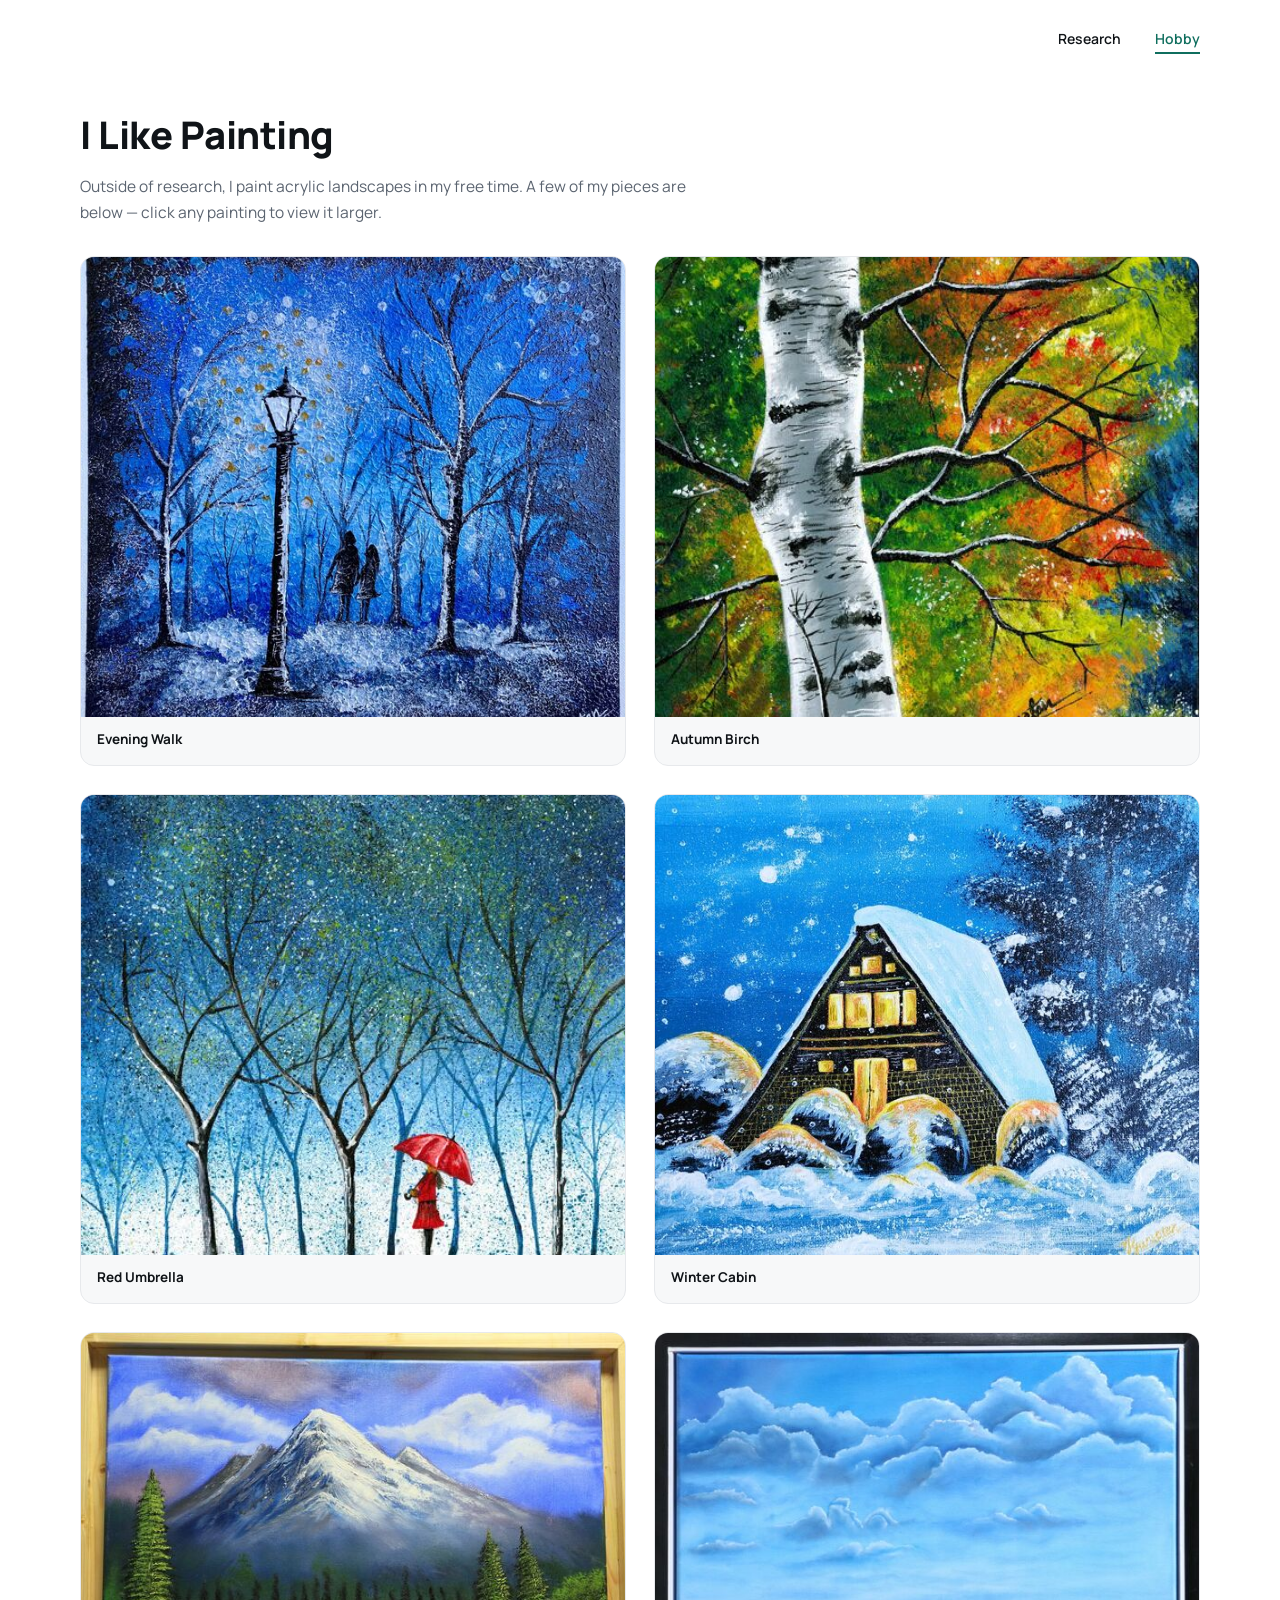
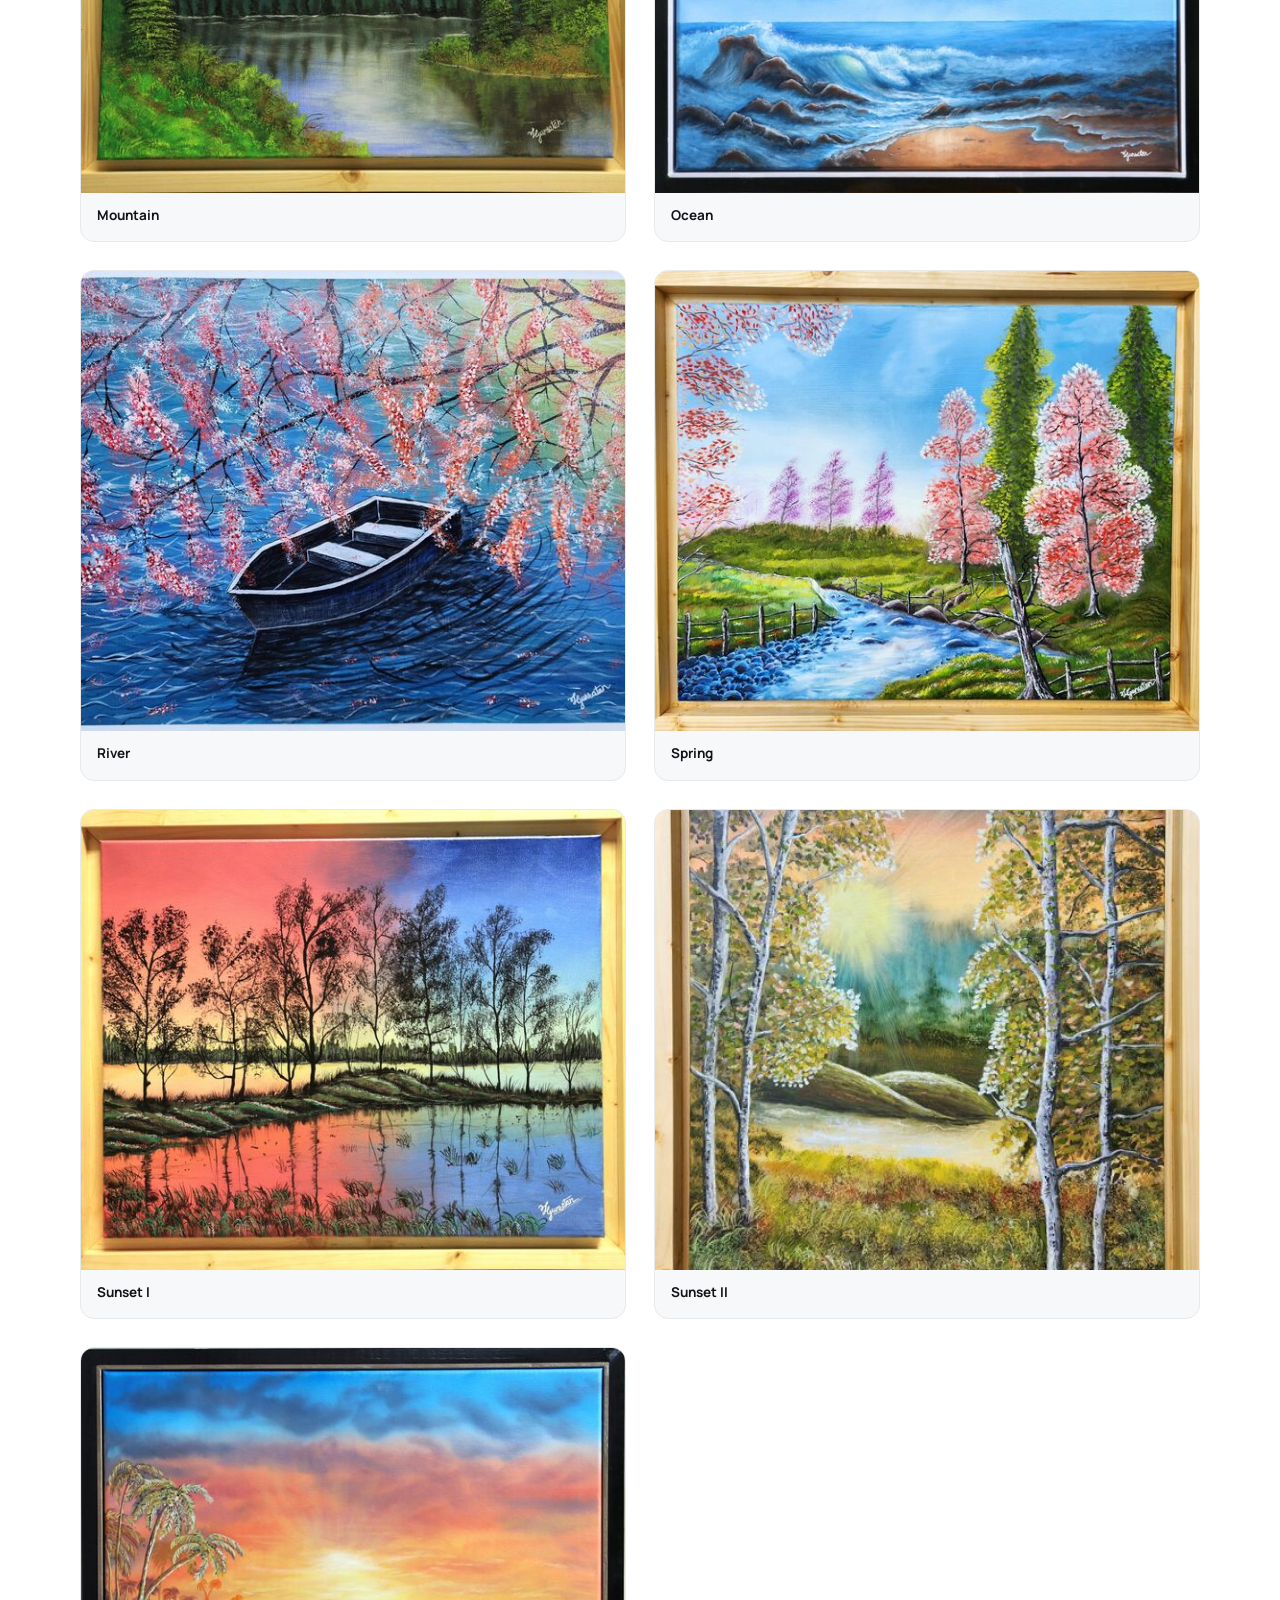
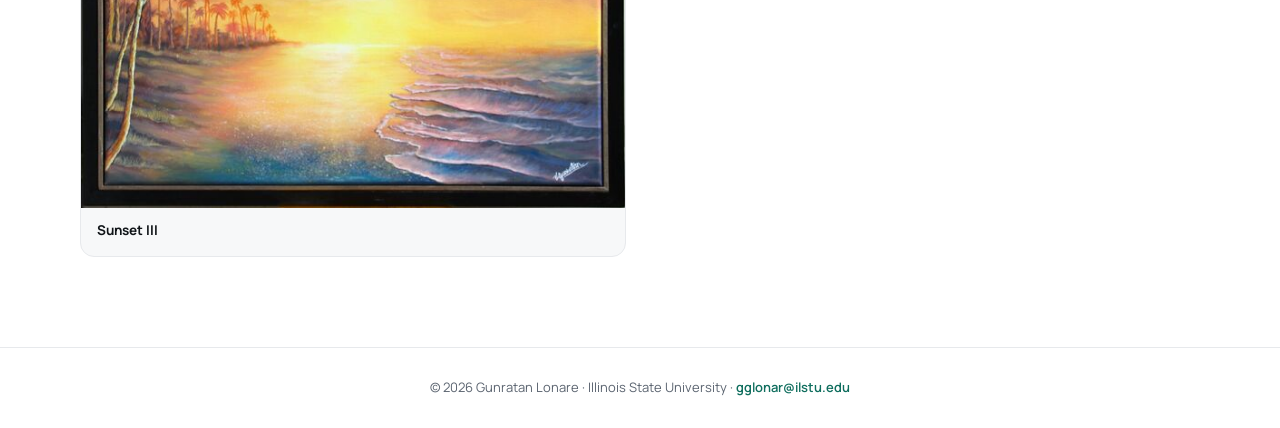
==== hobby.html @ 0eb0c661 "Add files via upload" ====
<!DOCTYPE html>
<html lang="en">
<head>
<meta charset="UTF-8">
<meta name="viewport" content="width=device-width, initial-scale=1.0">
<title>Hobby — Gunratan Lonare</title>
<meta name="description" content="A painting gallery by Gunratan Lonare.">
<link rel="preconnect" href="https://fonts.googleapis.com">
<link href="https://fonts.googleapis.com/css2?family=Manrope:wght@400;600;700;800&display=swap" rel="stylesheet">
<link rel="stylesheet" href="style.css">
</head>
<body>

<nav>
  <ul>
    <li><a href="research.html" class="nav-link">Research</a></li>
    <li><a href="hobby.html" class="nav-link active">Hobby</a></li>
  </ul>
</nav>

<div class="page-header">
  <h1>I Like Painting</h1>
  <p>Outside of research, I paint acrylic landscapes in my free time. A few of my pieces are below — click any painting to view it larger.</p>
</div>

<div class="gallery" id="gallery">
  <div class="gallery-item" data-full="assets/paintings/painting-winter-walk.jpg">
    <img src="assets/paintings/thumbs/painting-winter-walk.jpg" alt="Evening Walk — painting of a lamppost-lit path with two figures walking through snowy trees">
    <div class="cap">Evening Walk</div>
  </div>
  <div class="gallery-item" data-full="assets/paintings/painting-autumn-birch.jpg">
    <img src="assets/paintings/thumbs/painting-autumn-birch.jpg" alt="Autumn Birch — painting of a white birch tree amid autumn foliage">
    <div class="cap">Autumn Birch</div>
  </div>
  <div class="gallery-item" data-full="assets/paintings/painting-red-umbrella.jpg">
    <img src="assets/paintings/thumbs/painting-red-umbrella.jpg" alt="Red Umbrella — painting of a figure with a red umbrella walking through a snowy forest">
    <div class="cap">Red Umbrella</div>
  </div>
  <div class="gallery-item" data-full="assets/paintings/painting-winter-cabin.jpg">
    <img src="assets/paintings/thumbs/painting-winter-cabin.jpg" alt="Winter Cabin — painting of a snow-covered A-frame cabin at night">
    <div class="cap">Winter Cabin</div>
  </div>
  <div class="gallery-item" data-full="assets/paintings/painting-mountain.jpg">
    <img src="assets/paintings/thumbs/painting-mountain.jpg" alt="Mountain landscape painting">
    <div class="cap">Mountain</div>
  </div>
  <div class="gallery-item" data-full="assets/paintings/painting-ocean.jpg">
    <img src="assets/paintings/thumbs/painting-ocean.jpg" alt="Ocean landscape painting">
    <div class="cap">Ocean</div>
  </div>
  <div class="gallery-item" data-full="assets/paintings/painting-river.jpg">
    <img src="assets/paintings/thumbs/painting-river.jpg" alt="River landscape painting">
    <div class="cap">River</div>
  </div>
  <div class="gallery-item" data-full="assets/paintings/painting-spring.jpg">
    <img src="assets/paintings/thumbs/painting-spring.jpg" alt="Spring landscape painting">
    <div class="cap">Spring</div>
  </div>
  <div class="gallery-item" data-full="assets/paintings/painting-sunset-1.jpg">
    <img src="assets/paintings/thumbs/painting-sunset-1.jpg" alt="Sunset landscape painting, first of series">
    <div class="cap">Sunset I</div>
  </div>
  <div class="gallery-item" data-full="assets/paintings/painting-sunset-2.jpg">
    <img src="assets/paintings/thumbs/painting-sunset-2.jpg" alt="Sunset landscape painting, second of series">
    <div class="cap">Sunset II</div>
  </div>
  <div class="gallery-item" data-full="assets/paintings/painting-sunset-3.jpg">
    <img src="assets/paintings/thumbs/painting-sunset-3.jpg" alt="Sunset landscape painting, third of series">
    <div class="cap">Sunset III</div>
  </div>
</div>

<div class="lightbox" id="lightbox">
  <span class="close-btn" id="closeBtn">&times;</span>
  <img id="lightboxImg" src="" alt="Enlarged painting">
</div>

<footer>
  &copy; <span id="year"></span> Gunratan Lonare · Illinois State University · <a href="mailto:gglonar@ilstu.edu">gglonar@ilstu.edu</a>
</footer>

<script>
  document.getElementById('year').textContent = new Date().getFullYear();

  const gallery = document.getElementById('gallery');
  const lightbox = document.getElementById('lightbox');
  const lightboxImg = document.getElementById('lightboxImg');
  const closeBtn = document.getElementById('closeBtn');

  gallery.addEventListener('click', (e) => {
    const item = e.target.closest('.gallery-item');
    if (!item) return;
    lightboxImg.src = item.getAttribute('data-full');
    lightbox.classList.add('open');
  });

  function closeLightbox(){
    lightbox.classList.remove('open');
    lightboxImg.src = '';
  }

  closeBtn.addEventListener('click', closeLightbox);
  lightbox.addEventListener('click', (e) => {
    if (e.target === lightbox) closeLightbox();
  });
  document.addEventListener('keydown', (e) => {
    if (e.key === 'Escape') closeLightbox();
  });
</script>

</body>
</html>
---- style.css ----
:root{
  --teal:#0F6E5E;
  --teal-dark:#0A4F44;
  --ink:#101418;
  --bg:#ffffff;
  --grey:#5b6470;
  --chip:#EAF5F2;
  --line:#e7e9ec;
}

*{box-sizing:border-box;margin:0;padding:0;}

html{scroll-behavior:smooth;}

body{
  font-family:'Manrope',sans-serif;
  background:var(--bg);
  color:var(--ink);
  line-height:1.5;
}

a{color:inherit;}

img{max-width:100%;display:block;}

/* ---------- NAV ---------- */
nav{
  max-width:1200px;
  margin:0 auto;
  display:flex;
  justify-content:flex-end;
  align-items:center;
  padding:26px 40px;
}

nav ul{
  list-style:none;
  display:flex;
  gap:34px;
}

nav a.nav-link{
  text-decoration:none;
  color:var(--ink);
  font-size:14px;
  font-weight:600;
  padding-bottom:4px;
  border-bottom:2px solid transparent;
}

nav a.nav-link:hover,
nav a.nav-link.active{
  color:var(--teal);
  border-bottom-color:var(--teal);
}

/* ---------- HERO (home page) ---------- */
.hero{
  background:linear-gradient(180deg,var(--chip) 0%,#ffffff 100%);
}

.hero-inner{
  max-width:1200px;
  margin:0 auto;
  padding:40px 40px 60px;
  display:grid;
  grid-template-columns:1.1fr 0.9fr;
  gap:40px;
  align-items:end;
}

.hero-text h1{
  font-size:50px;
  font-weight:800;
  line-height:1.05;
  margin-bottom:20px;
  letter-spacing:-1px;
}

.hero-text h1 .accent{color:var(--teal);}

.affiliation{
  border-left:4px solid var(--teal);
  background:var(--chip);
  border-radius:0 10px 10px 0;
  padding:16px 22px;
  margin-bottom:26px;
}

.affiliation .role{
  font-size:19px;
  font-weight:800;
  color:var(--teal-dark);
  margin-bottom:6px;
}

.affiliation .dept,
.affiliation .college{
  font-size:14.5px;
  font-weight:600;
  color:#2a2f35;
  line-height:1.5;
}

.affiliation .loc{
  font-size:13px;
  color:var(--grey);
  margin-top:6px;
}

.hero-text p{
  font-size:15.5px;
  line-height:1.7;
  color:#3a3f46;
  max-width:520px;
  margin-bottom:28px;
}

.cta-row{
  display:flex;
  gap:14px;
  margin-bottom:10px;
  flex-wrap:wrap;
}

.btn{
  padding:15px 26px;
  font-size:14px;
  font-weight:700;
  text-decoration:none;
  border-radius:8px;
  display:inline-block;
  border:2px solid transparent;
  cursor:pointer;
}

.btn-primary{background:var(--teal);color:#fff;}
.btn-primary:hover{background:var(--teal-dark);}

.btn-outline{border:2px solid var(--ink);color:var(--ink);background:transparent;}
.btn-outline:hover{background:var(--ink);color:#fff;}

.hero-photo{position:relative;}

.hero-photo::before{
  content:"";
  position:absolute;
  inset:14px -14px -14px 14px;
  background:var(--teal);
  border-radius:16px;
  z-index:0;
}

.hero-photo img{
  position:relative;
  z-index:1;
  width:100%;
  border-radius:16px;
}

/* ---------- CV SECTION ---------- */
.cv-section{
  max-width:1200px;
  margin:0 auto;
  padding:20px 40px 80px;
}

.cv-section .section-head{
  display:flex;
  justify-content:space-between;
  align-items:center;
  flex-wrap:wrap;
  gap:16px;
  margin-bottom:20px;
}

.cv-section h3{
  font-size:22px;
  font-weight:800;
}

.cv-embed{
  border:1px solid var(--line);
  border-radius:14px;
  overflow:hidden;
  background:#f7f8f9;
  box-shadow:0 10px 30px rgba(16,20,24,0.06);
}

.cv-embed iframe{
  width:100%;
  height:900px;
  border:none;
  display:block;
}

.cv-fallback{
  padding:40px;
  text-align:center;
  color:var(--grey);
  font-size:14px;
}

/* ---------- GENERIC PAGE HEADER ---------- */
.page-header{
  max-width:1200px;
  margin:0 auto;
  padding:30px 40px 10px;
}

.page-header h1{
  font-size:38px;
  font-weight:800;
  letter-spacing:-0.5px;
  margin-bottom:10px;
}

.page-header p{
  color:var(--grey);
  font-size:15.5px;
  max-width:640px;
  line-height:1.7;
}

/* ---------- RESEARCH PAGE ---------- */
.pub-list{
  max-width:1200px;
  margin:0 auto;
  padding:20px 40px 80px;
}

.pub-list h2.group-title{
  font-size:13px;
  text-transform:uppercase;
  letter-spacing:1.5px;
  color:var(--teal);
  font-weight:800;
  margin:40px 0 18px;
}

.pub-list h2.group-title:first-child{margin-top:0;}

.pub-card{
  display:block;
  border:1px solid var(--line);
  border-radius:14px;
  padding:26px 28px;
  margin-bottom:18px;
  text-decoration:none;
  cursor:pointer;
  transition:box-shadow .15s ease, transform .15s ease;
}

.pub-card:hover{
  box-shadow:0 10px 24px rgba(16,20,24,0.08);
  transform:translateY(-2px);
}

.pub-card .pub-title{
  font-size:17.5px;
  font-weight:700;
  margin-bottom:6px;
}

.pub-card .pub-meta{
  font-size:13.5px;
  color:var(--teal);
  font-weight:600;
  margin-bottom:12px;
}

.pub-card .pub-abstract{
  font-size:14.5px;
  color:#3a3f46;
  line-height:1.7;
}

.pub-card .pub-abstract .label{
  font-weight:700;
  color:var(--ink);
}

/* ---------- HOBBY / GALLERY PAGE ---------- */
.gallery{
  max-width:1200px;
  margin:0 auto;
  padding:20px 40px 90px;
  display:grid;
  grid-template-columns:repeat(2,1fr);
  gap:28px;
}

.gallery-item{
  border-radius:14px;
  overflow:hidden;
  border:1px solid var(--line);
  cursor:pointer;
  background:#f7f8f9;
}

.gallery-item img{
  width:100%;
  height:460px;
  object-fit:cover;
  transition:transform .25s ease;
}

.gallery-item:hover img{transform:scale(1.05);}

.gallery-item .cap{
  padding:12px 16px 16px;
  font-size:13.5px;
  font-weight:700;
}

/* lightbox */
.lightbox{
  display:none;
  position:fixed;
  inset:0;
  background:rgba(16,20,24,0.9);
  z-index:100;
  align-items:center;
  justify-content:center;
  padding:40px;
}

.lightbox.open{display:flex;}

.lightbox img{
  max-width:100%;
  max-height:90vh;
  border-radius:8px;
}

.lightbox .close-btn{
  position:absolute;
  top:24px;
  right:34px;
  color:#fff;
  font-size:32px;
  cursor:pointer;
  font-weight:300;
}

/* ---------- FOOTER ---------- */
footer{
  border-top:1px solid var(--line);
  padding:30px 40px;
  text-align:center;
  color:var(--grey);
  font-size:13px;
}

footer a{color:var(--teal);text-decoration:none;font-weight:600;}

/* ---------- RESPONSIVE ---------- */
@media (max-width:900px){
  .hero-inner{grid-template-columns:1fr;}
  .hero-photo{order:-1;max-width:340px;margin:0 auto;}
  .gallery{grid-template-columns:1fr;}
  .gallery-item img{height:380px;}
  .cv-embed iframe{height:600px;}
}

@media (max-width:560px){
  nav{padding:20px;justify-content:center;}
  nav ul{gap:20px;}
  .hero-inner,.page-header,.pub-list,.gallery,.cv-section{padding-left:20px;padding-right:20px;}
  .hero-text h1{font-size:36px;}
  .gallery-item img{height:300px;}
}
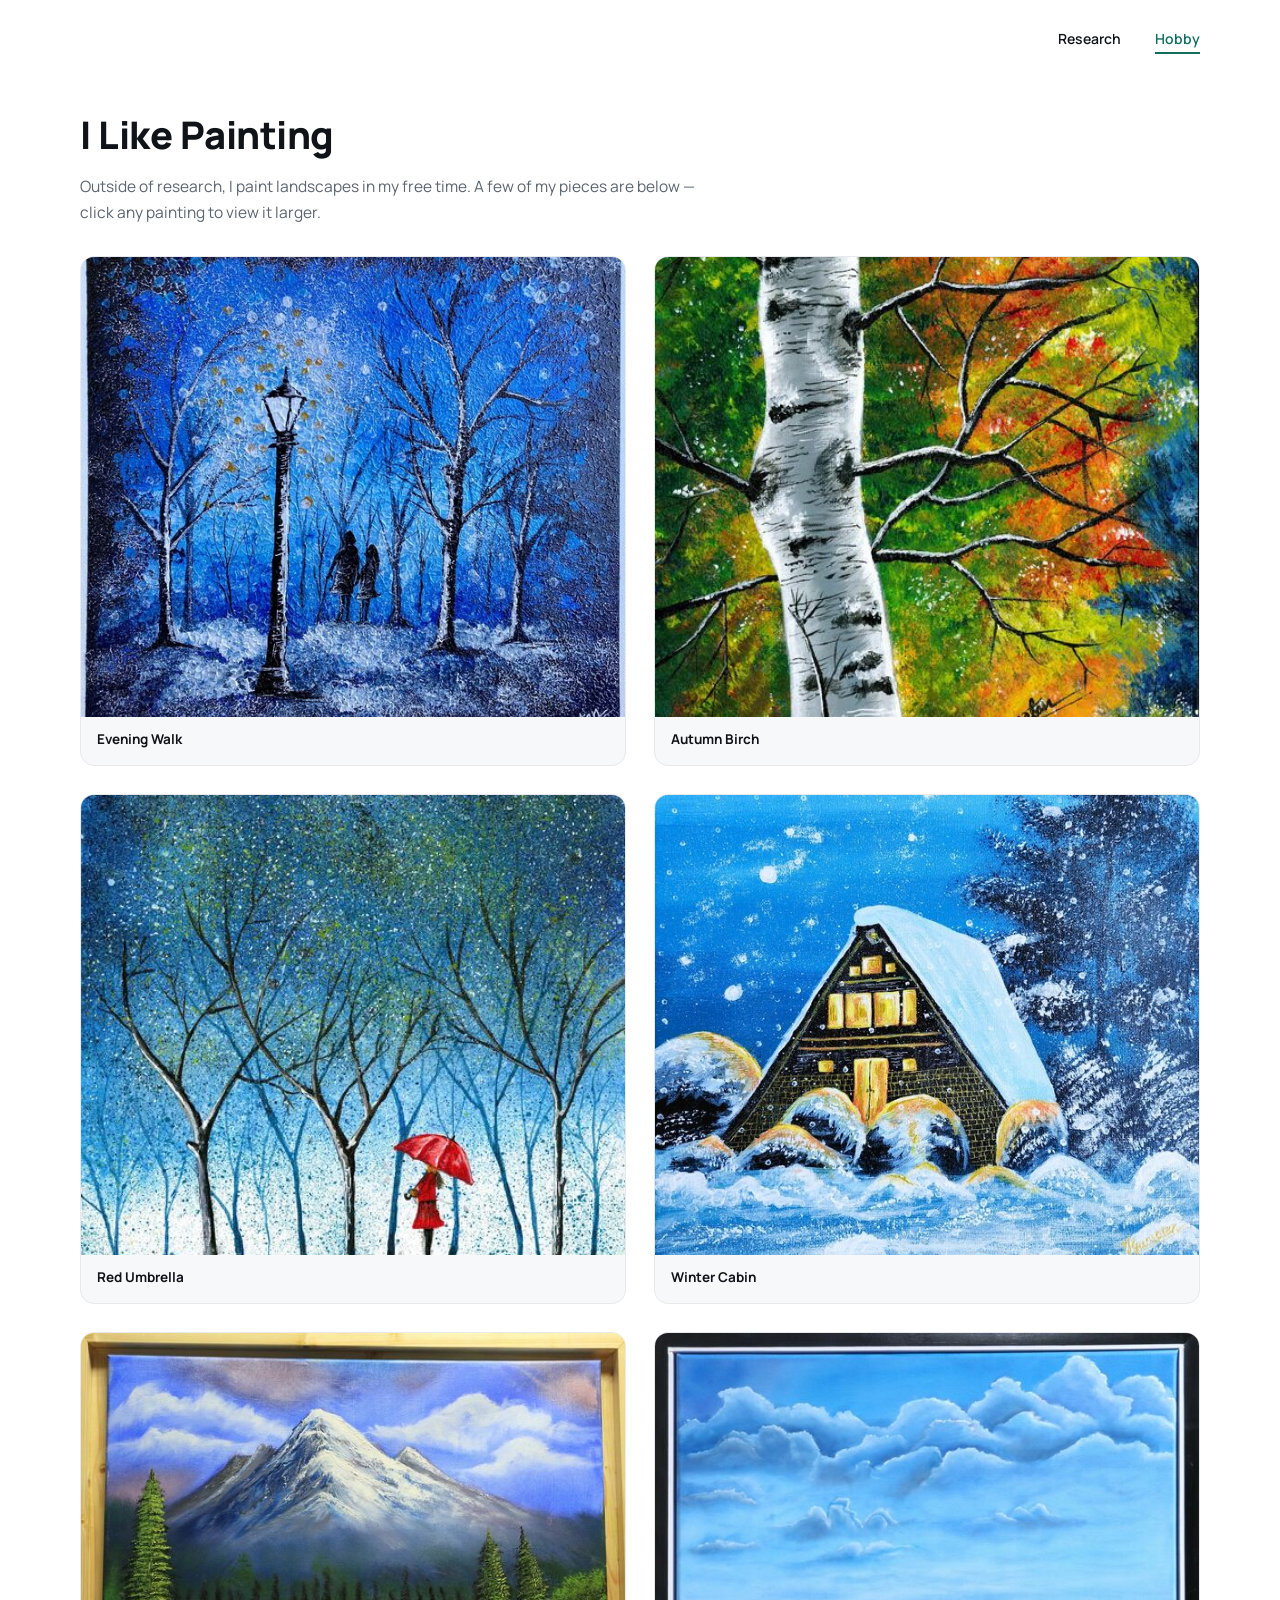
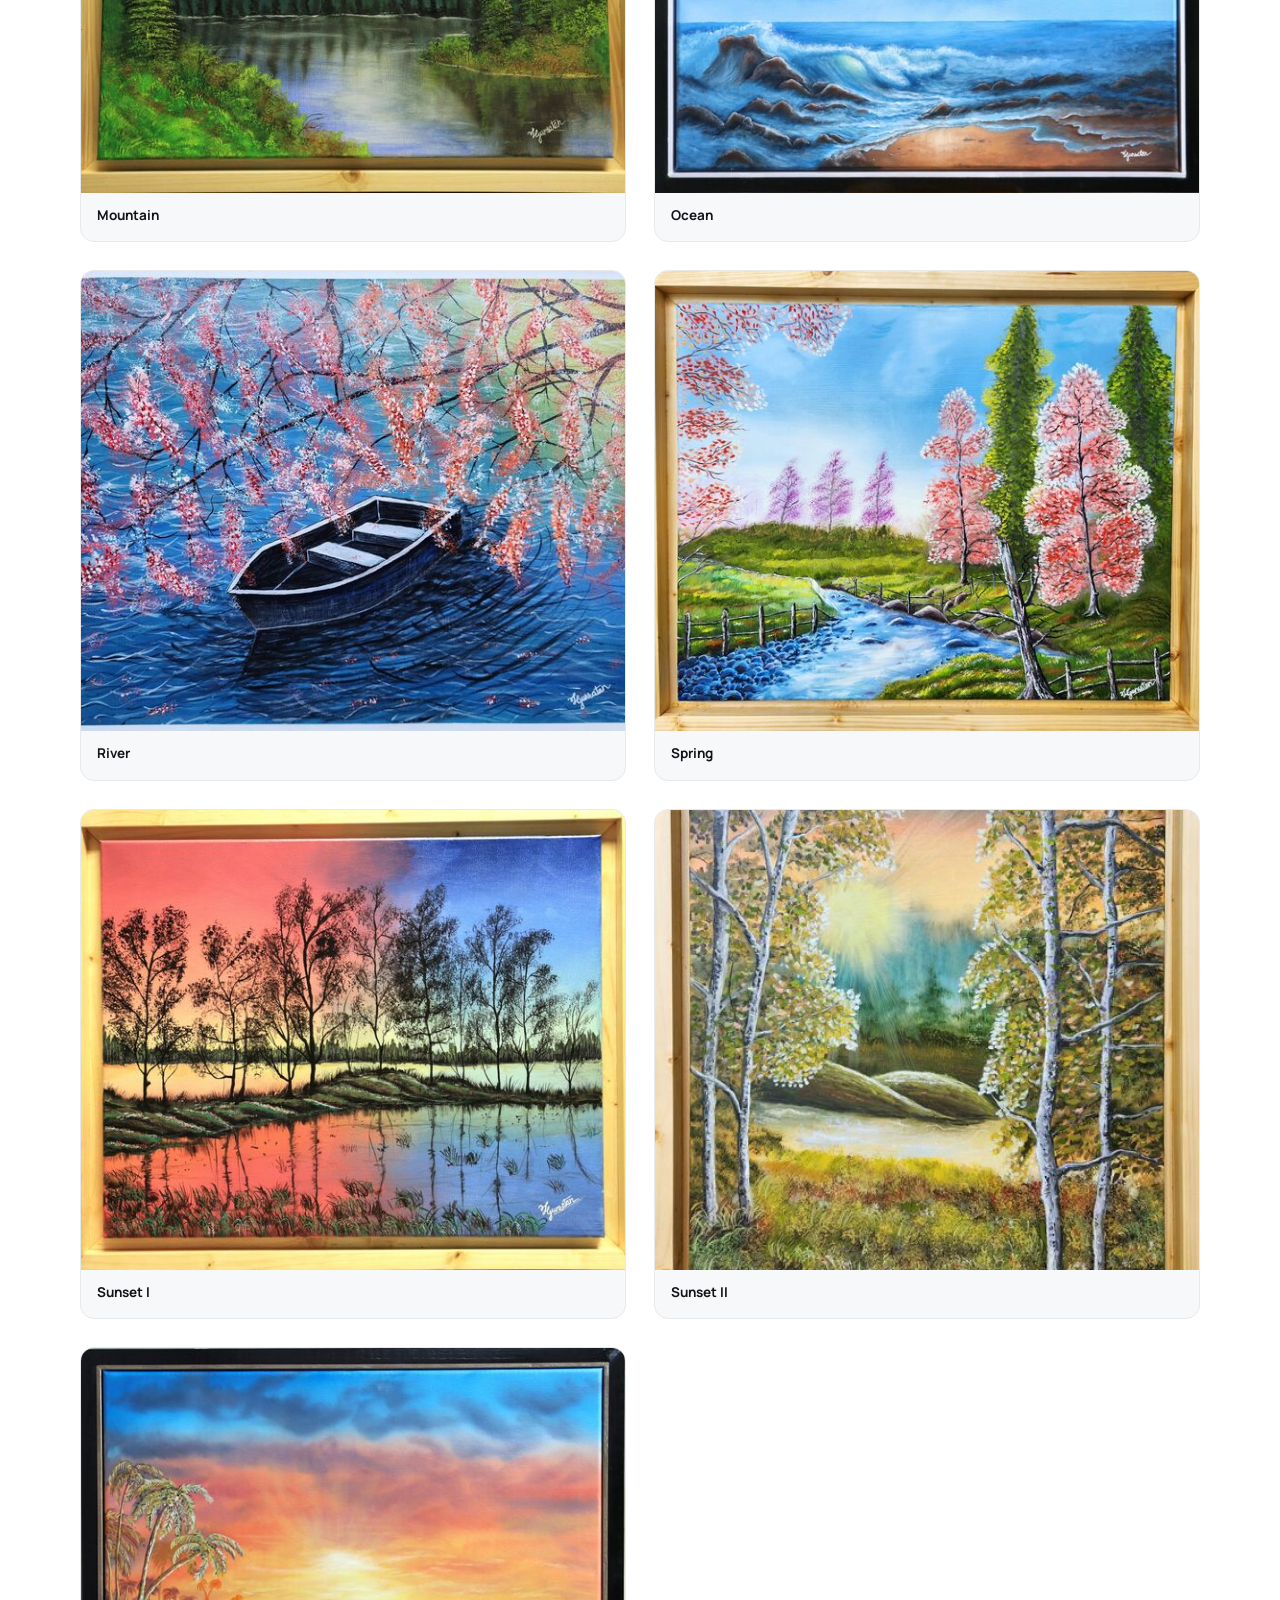
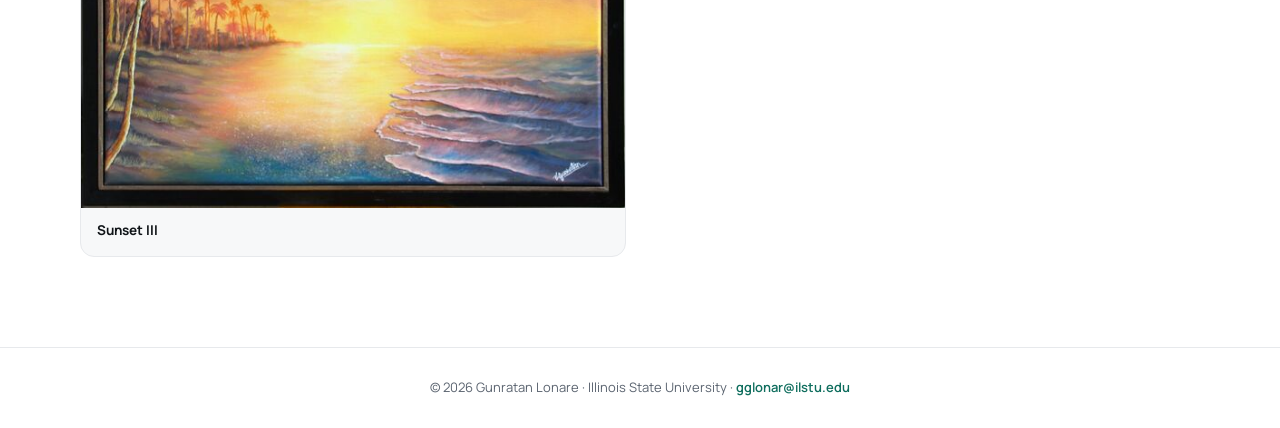
==== commit df934c50: "Add files via upload" ====
--- a/hobby.html
+++ b/hobby.html
@@ -20,7 +20,7 @@
 
 <div class="page-header">
   <h1>I Like Painting</h1>
-  <p>Outside of research, I paint acrylic landscapes in my free time. A few of my pieces are below — click any painting to view it larger.</p>
+  <p>Outside of research, I paint landscapes in my free time. A few of my pieces are below — click any painting to view it larger.</p>
 </div>
 
 <div class="gallery" id="gallery">
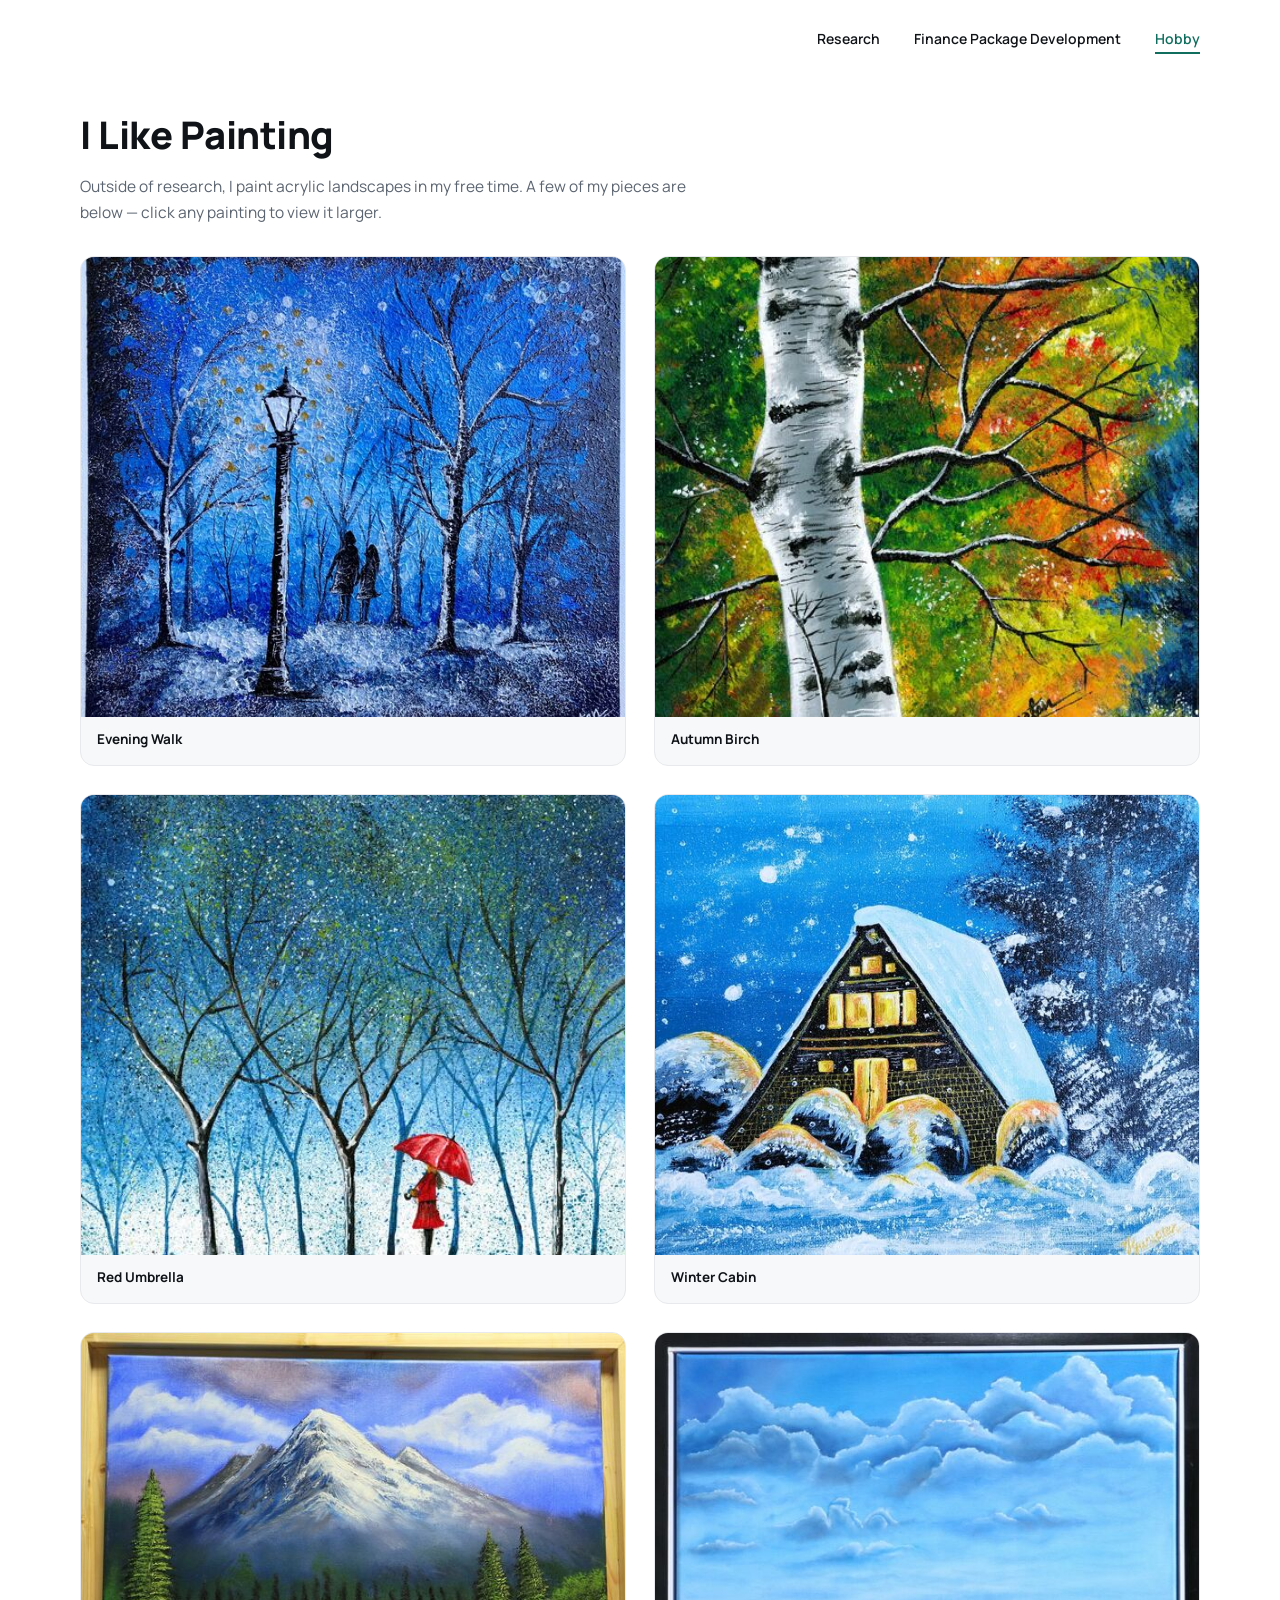
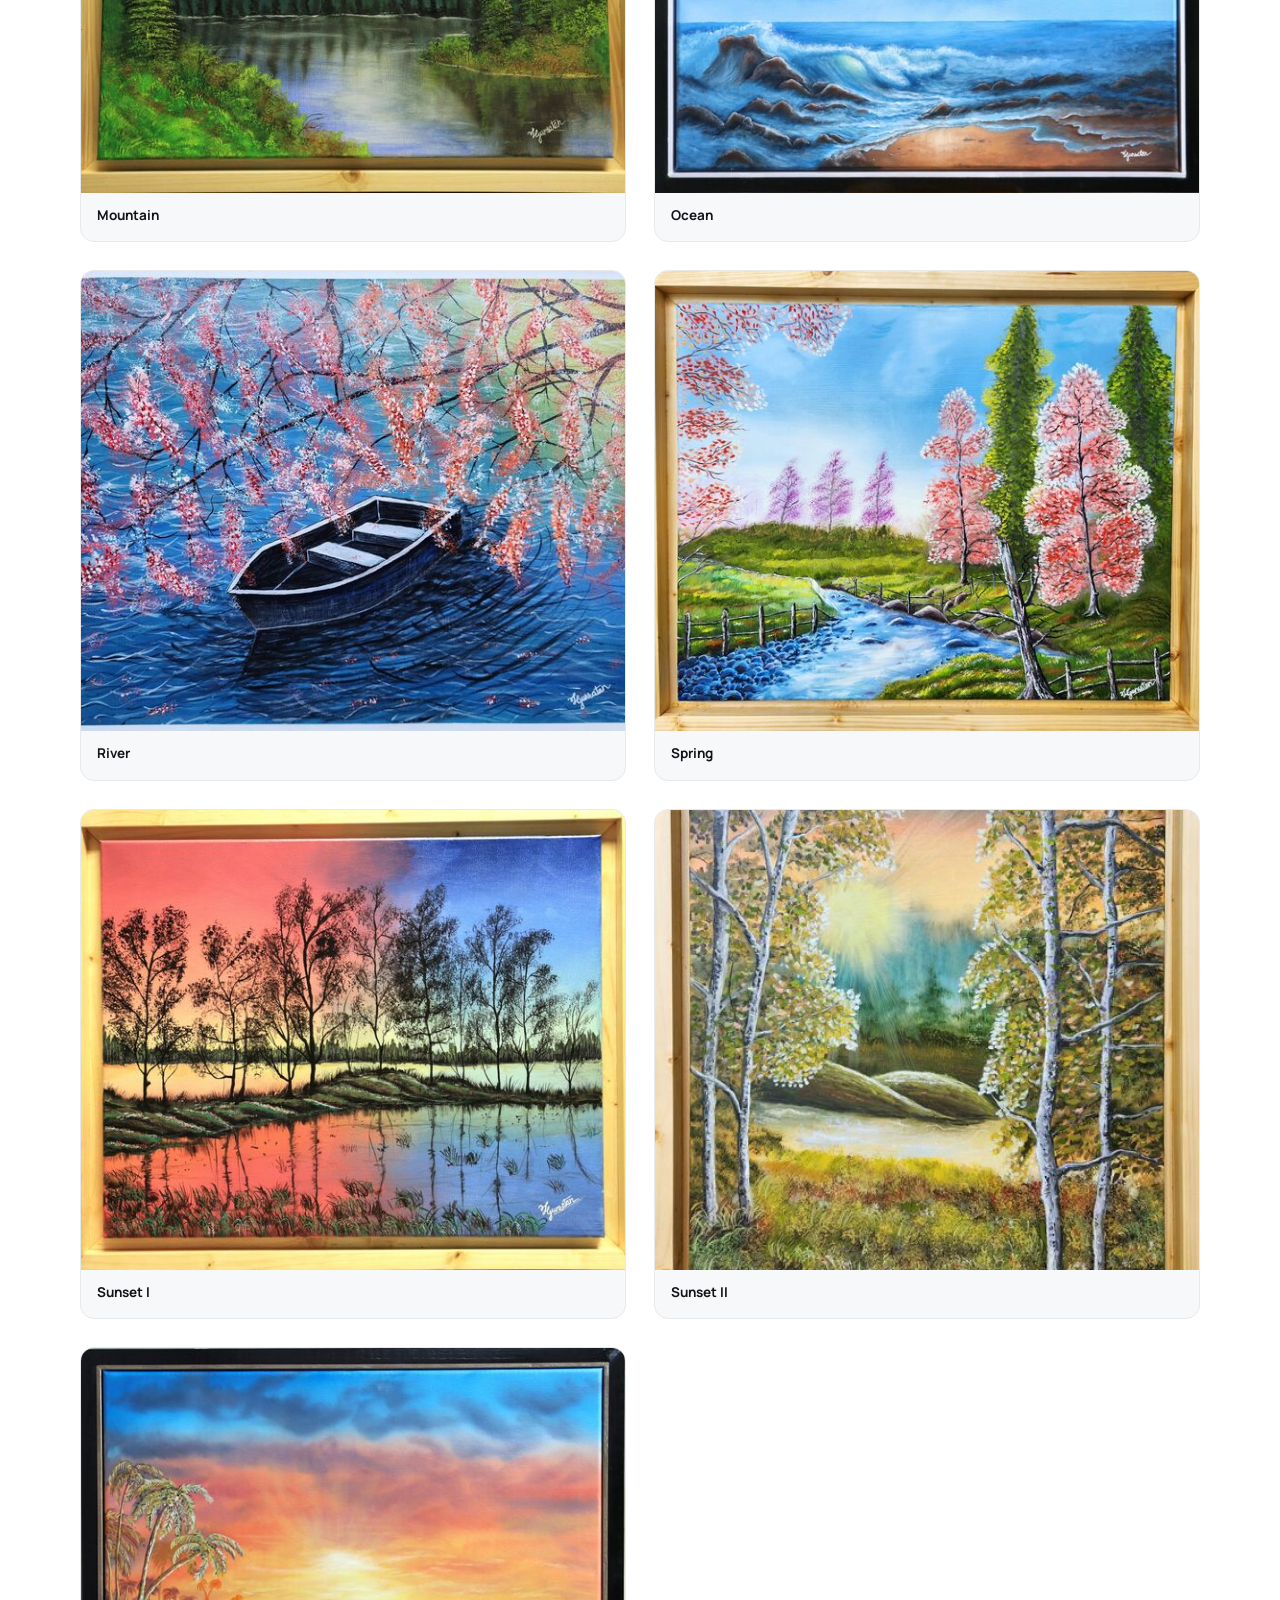
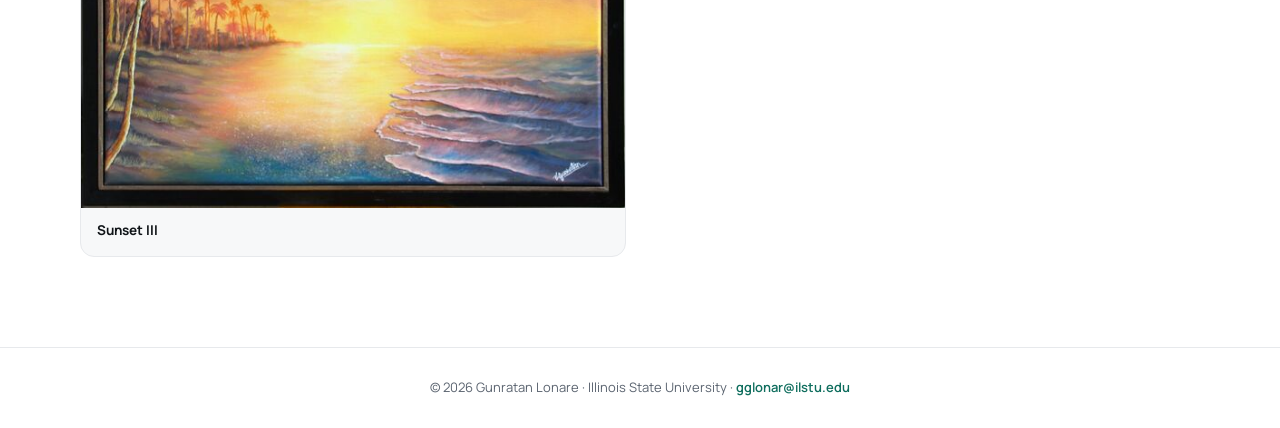
==== commit ede4c9a8: "Add files via upload" ====
--- a/hobby.html
+++ b/hobby.html
@@ -14,13 +14,14 @@
 <nav>
   <ul>
     <li><a href="research.html" class="nav-link">Research</a></li>
+    <li><a href="package.html" class="nav-link">Finance Package Development</a></li>
     <li><a href="hobby.html" class="nav-link active">Hobby</a></li>
   </ul>
 </nav>
 
 <div class="page-header">
   <h1>I Like Painting</h1>
-  <p>Outside of research, I paint landscapes in my free time. A few of my pieces are below — click any painting to view it larger.</p>
+  <p>Outside of research, I paint acrylic landscapes in my free time. A few of my pieces are below — click any painting to view it larger.</p>
 </div>
 
 <div class="gallery" id="gallery">
--- a/style.css
+++ b/style.css
@@ -222,6 +222,126 @@
   line-height:1.7;
 }
 
+/* ---------- PACKAGE PAGE ---------- */
+.pkg-hero{
+  background:linear-gradient(180deg,var(--chip) 0%,#ffffff 100%);
+  padding-bottom:20px;
+}
+
+.pkg-hero-inner{
+  max-width:1200px;
+  margin:0 auto;
+  padding:30px 40px 20px;
+}
+
+.eyebrow{
+  display:block;
+  color:var(--teal);
+  text-transform:uppercase;
+  letter-spacing:2px;
+  font-size:12.5px;
+  font-weight:800;
+  margin-bottom:16px;
+}
+
+.pkg-hero h1{
+  font-size:44px;
+  font-weight:800;
+  letter-spacing:-0.5px;
+  line-height:1.12;
+  margin-bottom:10px;
+}
+
+.pkg-hero h2{
+  font-size:17px;
+  font-weight:600;
+  color:var(--grey);
+  margin-bottom:24px;
+}
+
+.pkg-hero h2 code{
+  background:var(--chip);
+  color:var(--teal-dark);
+  font-family:'SFMono-Regular',Consolas,monospace;
+  padding:2px 8px;
+  border-radius:6px;
+  font-size:15px;
+}
+
+.pkg-badges{
+  display:flex;
+  gap:10px;
+  flex-wrap:wrap;
+  margin-bottom:26px;
+}
+
+.pkg-badge{
+  background:#fff;
+  border:1px solid var(--line);
+  color:var(--ink);
+  font-size:12.5px;
+  font-weight:700;
+  padding:8px 16px;
+  border-radius:20px;
+}
+
+.pkg-badge strong{color:var(--teal-dark);}
+
+.narrative{
+  max-width:1200px;
+  margin:0 auto;
+  padding:10px 40px 10px;
+}
+
+.narrative p{
+  font-size:15.5px;
+  line-height:1.8;
+  color:#333;
+  max-width:780px;
+  margin-bottom:18px;
+}
+
+.func-section{
+  max-width:1200px;
+  margin:0 auto;
+  padding:30px 40px 90px;
+}
+
+.func-section h3{
+  font-size:22px;
+  font-weight:800;
+  margin-bottom:20px;
+}
+
+.func-grid{
+  display:grid;
+  grid-template-columns:repeat(2,1fr);
+  gap:18px;
+}
+
+.func-card{
+  border:1px solid var(--line);
+  border-radius:14px;
+  padding:22px 24px;
+}
+
+.func-card code{
+  background:var(--chip);
+  color:var(--teal-dark);
+  font-family:'SFMono-Regular',Consolas,monospace;
+  font-size:14px;
+  font-weight:700;
+  padding:4px 10px;
+  border-radius:6px;
+}
+
+.func-card p{
+  font-size:14px;
+  color:#3a3f46;
+  line-height:1.65;
+  margin-top:12px;
+}
+
 /* ---------- RESEARCH PAGE ---------- */
 .pub-list{
   max-width:1200px;
@@ -241,19 +361,32 @@
 .pub-list h2.group-title:first-child{margin-top:0;}
 
 .pub-card{
-  display:block;
   border:1px solid var(--line);
   border-radius:14px;
   padding:26px 28px;
   margin-bottom:18px;
-  text-decoration:none;
-  cursor:pointer;
   transition:box-shadow .15s ease, transform .15s ease;
 }
 
 .pub-card:hover{
   box-shadow:0 10px 24px rgba(16,20,24,0.08);
   transform:translateY(-2px);
+}
+
+.pub-card-head{
+  display:flex;
+  justify-content:space-between;
+  align-items:flex-start;
+  gap:16px;
+}
+
+.pub-card .pub-link{
+  display:block;
+  flex:1;
+  min-width:0;
+  text-decoration:none;
+  color:inherit;
+  cursor:pointer;
 }
 
 .pub-card .pub-title{
@@ -266,13 +399,53 @@
   font-size:13.5px;
   color:var(--teal);
   font-weight:600;
-  margin-bottom:12px;
+}
+
+.pub-toggle{
+  display:flex;
+  align-items:center;
+  justify-content:center;
+  width:30px;
+  height:30px;
+  flex-shrink:0;
+  margin-top:2px;
+  background:var(--chip);
+  border:1px solid var(--line);
+  border-radius:50%;
+  padding:0;
+  cursor:pointer;
+}
+
+.pub-toggle:hover{
+  background:var(--teal);
+}
+
+.pub-toggle:hover .chevron{
+  color:#fff;
+}
+
+.pub-toggle .chevron{
+  display:inline-block;
+  transition:transform .2s ease;
+  font-size:13px;
+  color:var(--teal-dark);
+  line-height:1;
+}
+
+.pub-toggle.open .chevron{
+  transform:rotate(180deg);
 }
 
 .pub-card .pub-abstract{
+  display:none;
   font-size:14.5px;
   color:#3a3f46;
   line-height:1.7;
+  margin-top:14px;
+}
+
+.pub-card .pub-abstract.open{
+  display:block;
 }
 
 .pub-card .pub-abstract .label{
@@ -361,6 +534,7 @@
   .gallery{grid-template-columns:1fr;}
   .gallery-item img{height:380px;}
   .cv-embed iframe{height:600px;}
+  .func-grid{grid-template-columns:1fr;}
 }
 
 @media (max-width:560px){
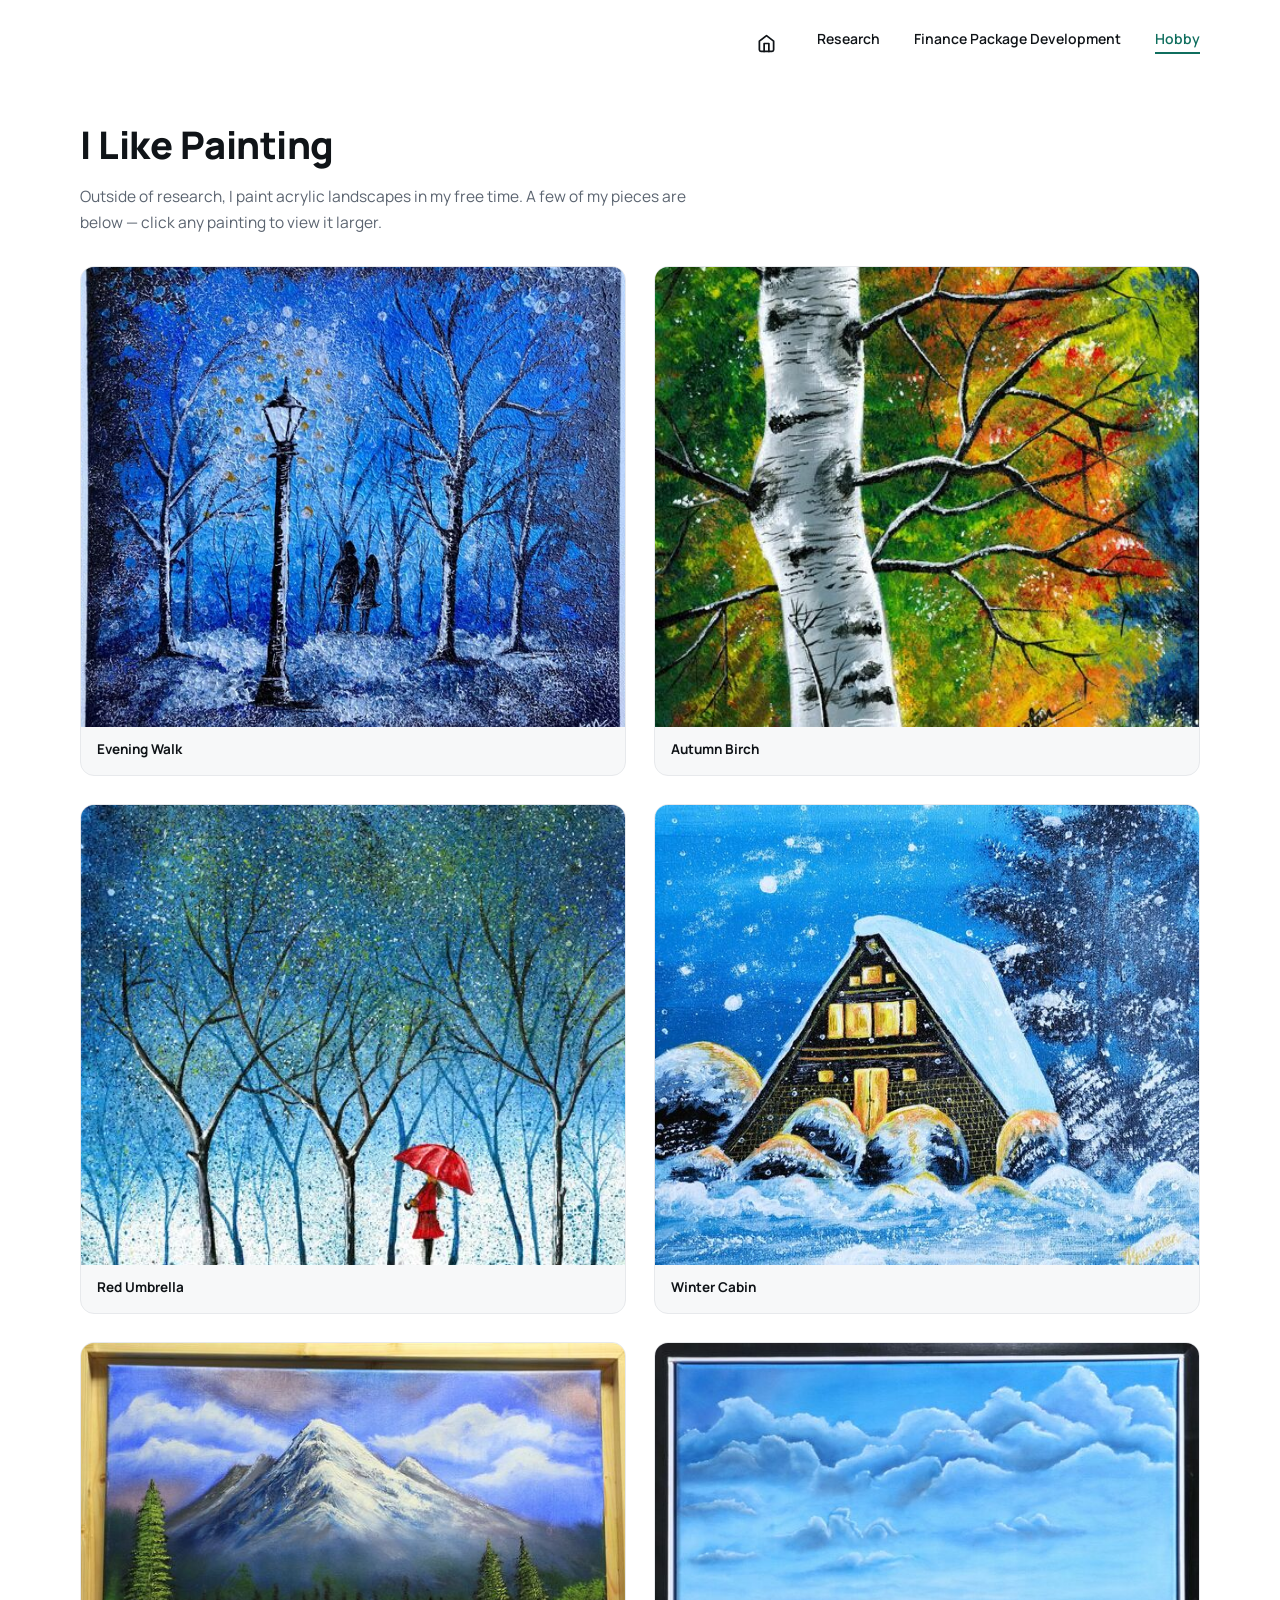
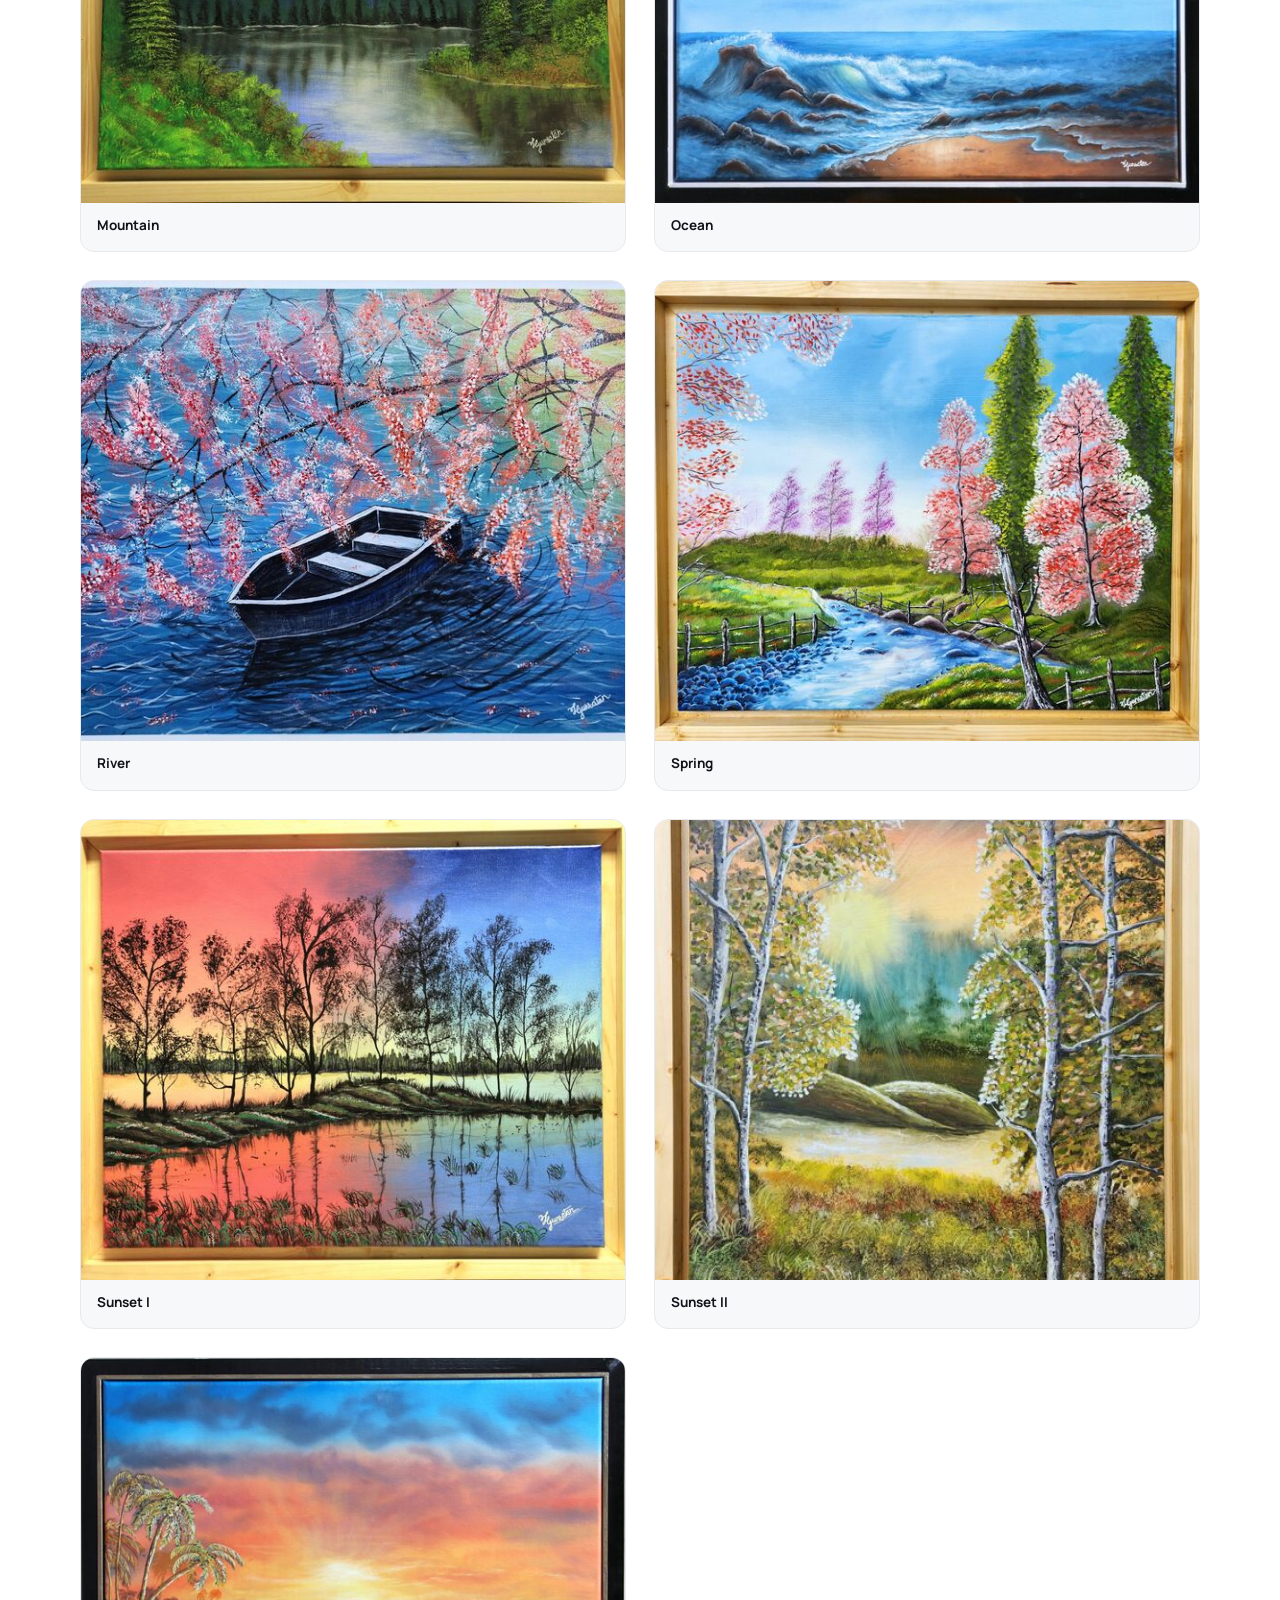
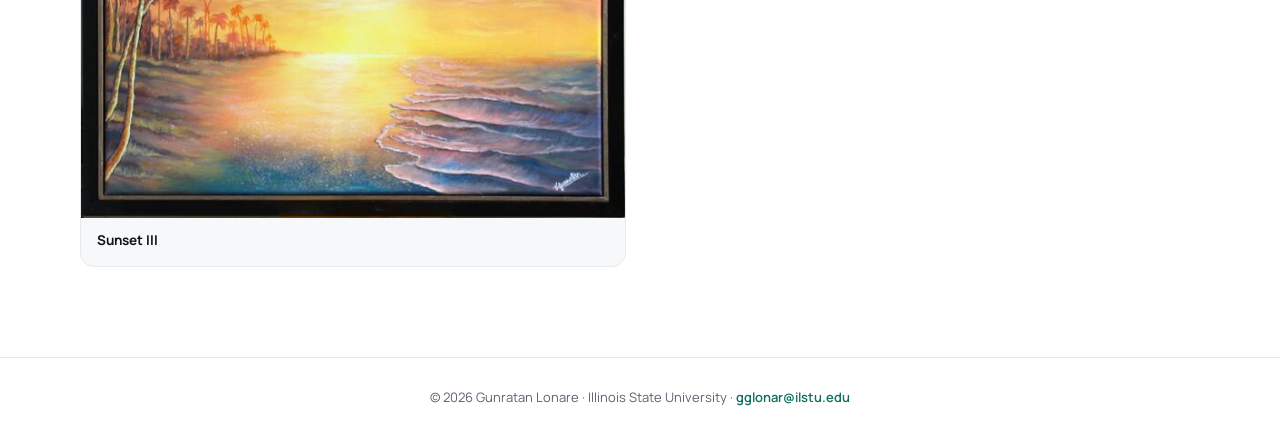
==== commit bf76170f: "Add files via upload" ====
--- a/hobby.html
+++ b/hobby.html
@@ -13,6 +13,7 @@
 
 <nav>
   <ul>
+    <li><a href="index.html" class="nav-home" aria-label="Home"><svg xmlns="http://www.w3.org/2000/svg" width="19" height="19" viewBox="0 0 24 24" fill="none" stroke="currentColor" stroke-width="2.2" stroke-linecap="round" stroke-linejoin="round"><path d="m3 9 9-7 9 7v11a2 2 0 0 1-2 2H5a2 2 0 0 1-2-2z"/><polyline points="9 22 9 12 15 12 15 22"/></svg></a></li>
     <li><a href="research.html" class="nav-link">Research</a></li>
     <li><a href="package.html" class="nav-link">Finance Package Development</a></li>
     <li><a href="hobby.html" class="nav-link active">Hobby</a></li>
--- a/style.css
+++ b/style.css
@@ -52,6 +52,25 @@
 nav a.nav-link.active{
   color:var(--teal);
   border-bottom-color:var(--teal);
+}
+
+.nav-home{
+  display:flex;
+  align-items:center;
+  justify-content:center;
+  width:34px;
+  height:34px;
+  border-radius:8px;
+  color:var(--ink);
+  transition:color .15s ease, background .15s ease;
+}
+
+.nav-home svg{display:block;}
+
+.nav-home:hover,
+.nav-home.active{
+  color:var(--teal);
+  background:var(--chip);
 }
 
 /* ---------- HERO (home page) ---------- */
